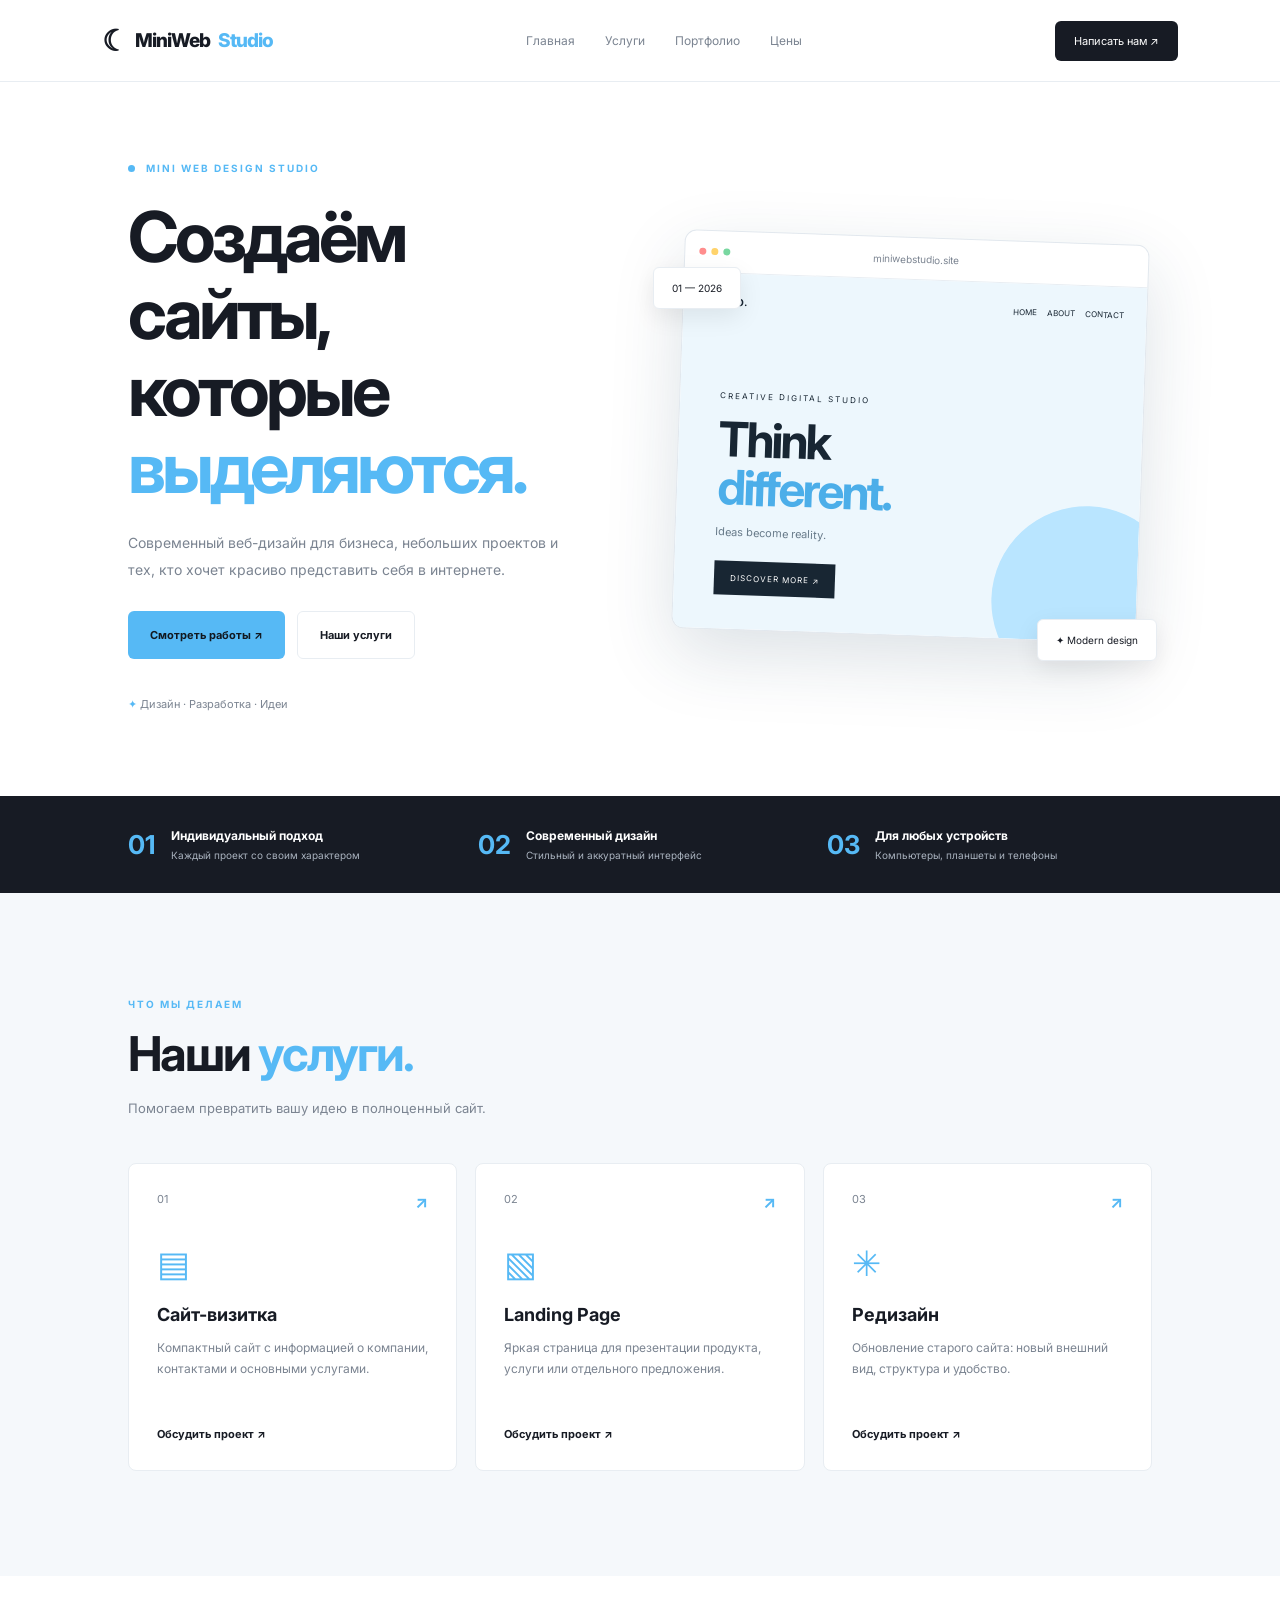
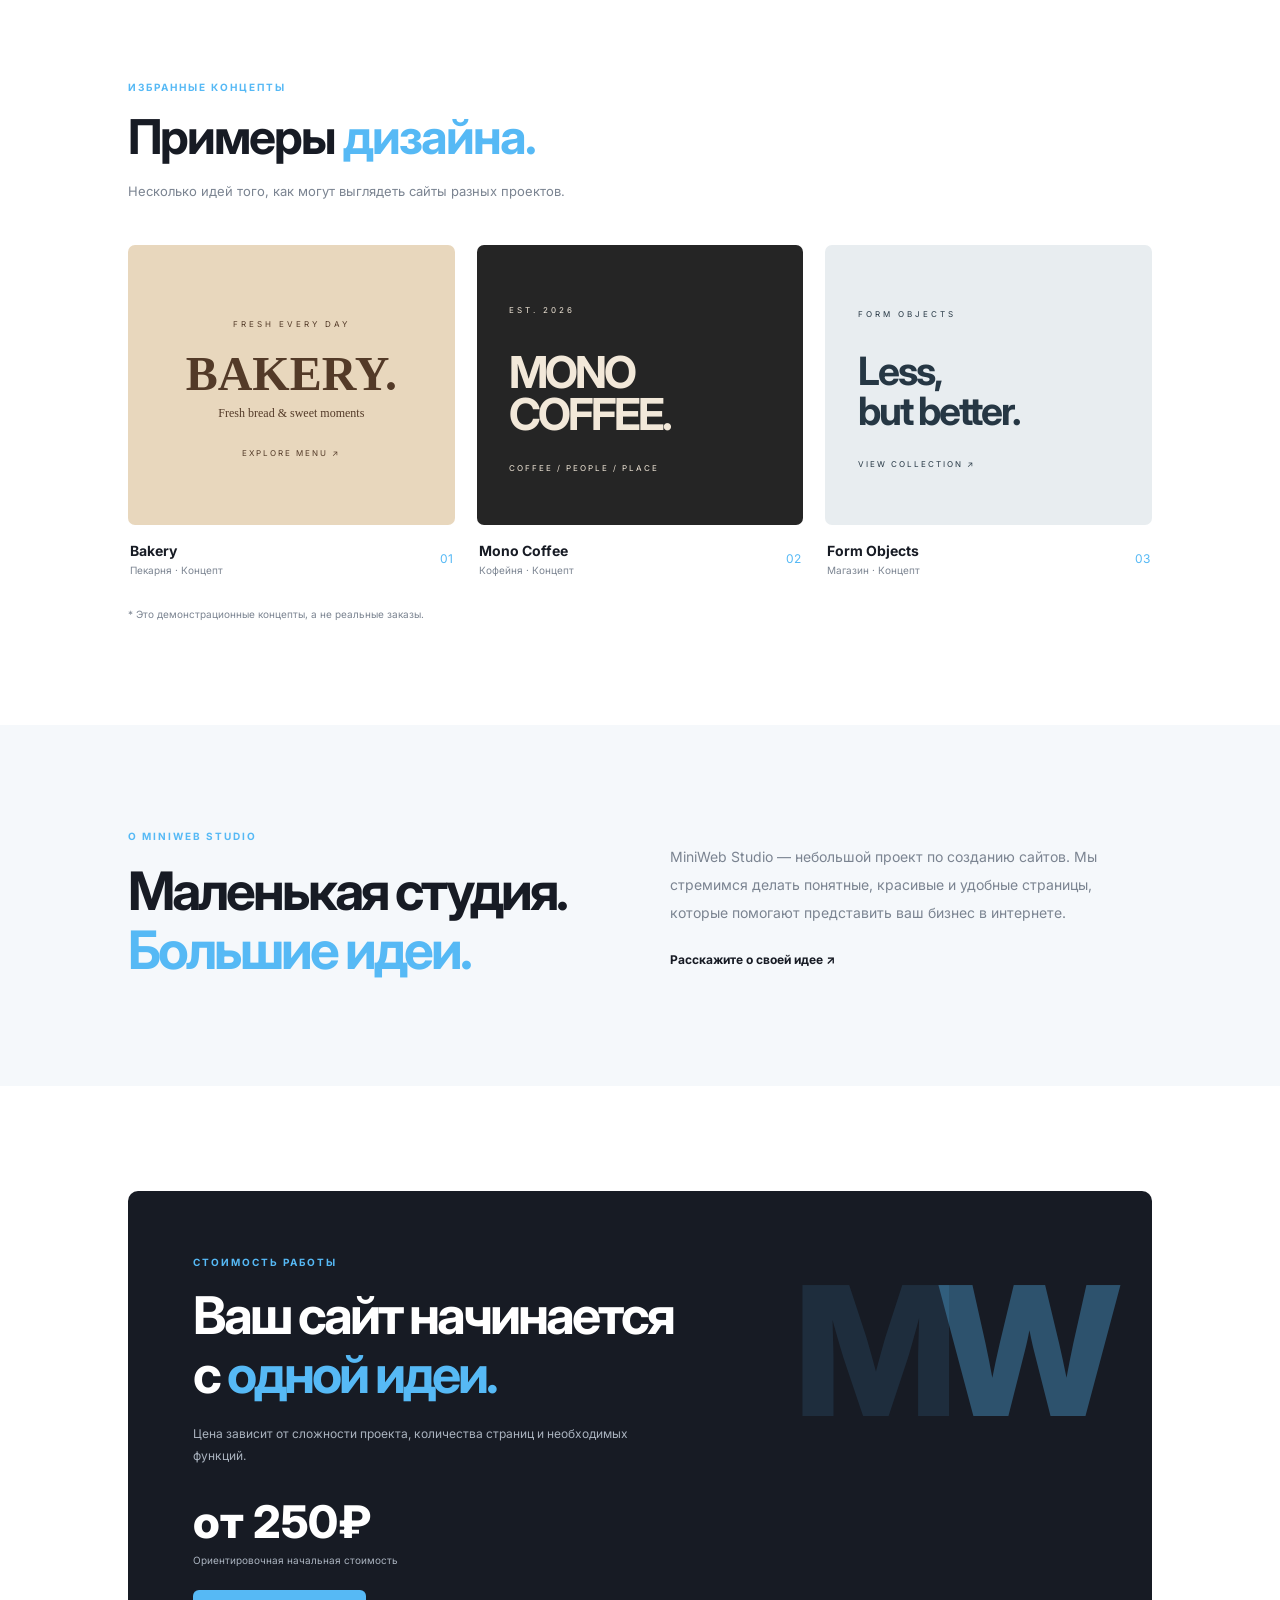
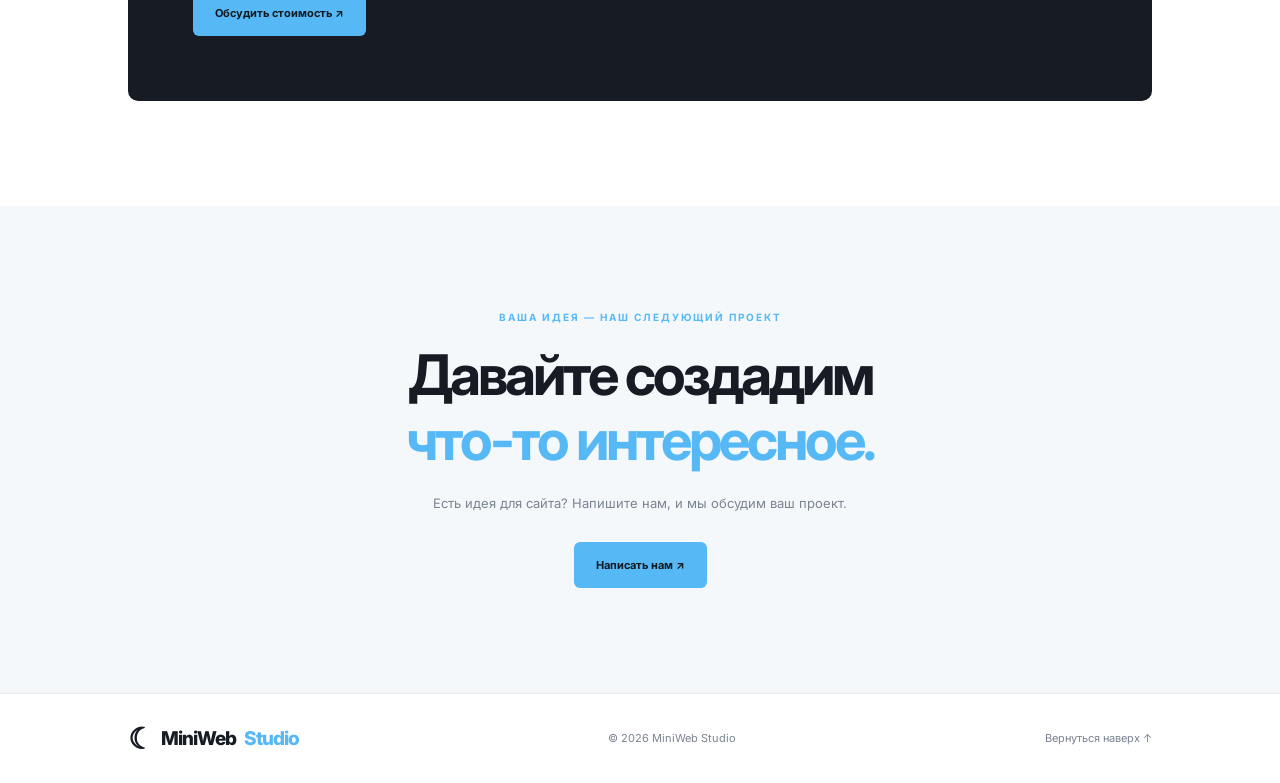
==== webstudio.html @ d37160ee "Add files via upload" ====
<!DOCTYPE html>
<html lang="ru">
<head>
    <meta charset="UTF-8">
    <meta name="viewport" content="width=device-width, initial-scale=1.0">
    <title>MiniWeb Studio — Создание сайтов</title>
    <link rel="stylesheet" href="design.css">
    <script src="base.js" defer></script>
</head>
<body>

<header class="header">
    <a href="webstudio.html" class="logo">
        <span class="moon">☾</span>
        MiniWeb<span>Studio</span>
    </a>

    <button class="menu-toggle" id="menuToggle">☰</button>

    <nav class="nav" id="nav">
        <a href="#home">Главная</a>
        <a href="#services">Услуги</a>
        <a href="#portfolio">Портфолио</a>
        <a href="#prices">Цены</a>
    </nav>

    <a href="contacts.html" class="header-button">Написать нам ↗</a>
</header>

<main>

    <section class="hero section" id="home">
        <div class="hero-text">
            <div class="eyebrow"><span></span> MINI WEB DESIGN STUDIO</div>

            <h1>Создаём сайты,<br>
                которые <span>выделяются.</span>
            </h1>

            <p>
                Современный веб-дизайн для бизнеса, небольших проектов
                и тех, кто хочет красиво представить себя в интернете.
            </p>

            <div class="hero-buttons">
                <a href="#portfolio" class="button blue-button">Смотреть работы ↗</a>
                <a href="#services" class="button white-button">Наши услуги</a>
            </div>

            <div class="hero-note">
                <span>✦</span> Дизайн · Разработка · Идеи
            </div>
        </div>

        <div class="hero-art">
            <div class="blue-orb"></div>

            <div class="browser">
                <div class="browser-bar">
                    <div class="browser-dots"><i></i><i></i><i></i></div>
                    <span>miniwebstudio.site</span>
                </div>

                <div class="browser-content">
                    <div class="demo-nav">
                        <b>STUDIO.</b>
                        <span>HOME　 ABOUT　 CONTACT</span>
                    </div>

                    <div class="demo-main">
                        <small>CREATIVE DIGITAL STUDIO</small>
                        <h2>Think<br><em>different.</em></h2>
                        <p>Ideas become reality.</p>
                        <div class="demo-link">DISCOVER MORE ↗</div>
                    </div>

                    <div class="demo-shape"></div>
                </div>
            </div>

            <div class="art-label label-one">✦ Modern design</div>
            <div class="art-label label-two">01 — 2026</div>
        </div>
    </section>

    <section class="features">
        <div class="feature">
            <b>01</b>
            <div>
                <h3>Индивидуальный подход</h3>
                <p>Каждый проект со своим характером</p>
            </div>
        </div>

        <div class="feature">
            <b>02</b>
            <div>
                <h3>Современный дизайн</h3>
                <p>Стильный и аккуратный интерфейс</p>
            </div>
        </div>

        <div class="feature">
            <b>03</b>
            <div>
                <h3>Для любых устройств</h3>
                <p>Компьютеры, планшеты и телефоны</p>
            </div>
        </div>
    </section>

    <section class="section services reveal" id="services">
        <div class="section-title">
            <div class="eyebrow">ЧТО МЫ ДЕЛАЕМ</div>
            <h2>Наши <span>услуги.</span></h2>
            <p>Помогаем превратить вашу идею в полноценный сайт.</p>
        </div>

        <div class="service-grid">
            <article class="service-card reveal">
                <div class="service-top"><span>01</span><b>↗</b></div>
                <div class="service-icon">▤</div>
                <h3>Сайт-визитка</h3>
                <p>Компактный сайт с информацией о компании, контактами и основными услугами.</p>
                <a href="contacts.html">Обсудить проект ↗</a>
            </article>

            <article class="service-card reveal">
                <div class="service-top"><span>02</span><b>↗</b></div>
                <div class="service-icon">▧</div>
                <h3>Landing Page</h3>
                <p>Яркая страница для презентации продукта, услуги или отдельного предложения.</p>
                <a href="contacts.html">Обсудить проект ↗</a>
            </article>

            <article class="service-card reveal">
                <div class="service-top"><span>03</span><b>↗</b></div>
                <div class="service-icon">✳</div>
                <h3>Редизайн</h3>
                <p>Обновление старого сайта: новый внешний вид, структура и удобство.</p>
                <a href="contacts.html">Обсудить проект ↗</a>
            </article>
        </div>
    </section>

    <section class="section portfolio reveal" id="portfolio">
        <div class="section-title">
            <div class="eyebrow">ИЗБРАННЫЕ КОНЦЕПТЫ</div>
            <h2>Примеры <span>дизайна.</span></h2>
            <p>Несколько идей того, как могут выглядеть сайты разных проектов.</p>
        </div>

        <div class="portfolio-grid">
            <article class="project reveal">
                <div class="project-preview bakery">
                    <div class="bakery-design">
                        <small>FRESH EVERY DAY</small>
                        <h3>BAKERY.</h3>
                        <p>Fresh bread & sweet moments</p>
                        <span>EXPLORE MENU ↗</span>
                    </div>
                </div>
                <div class="project-info">
                    <div><h3>Bakery</h3><p>Пекарня · Концепт</p></div>
                    <span>01</span>
                </div>
            </article>

            <article class="project reveal">
                <div class="project-preview coffee">
                    <div class="coffee-design">
                        <small>EST. 2026</small>
                        <h3>MONO<br>COFFEE.</h3>
                        <p>COFFEE / PEOPLE / PLACE</p>
                    </div>
                </div>
                <div class="project-info">
                    <div><h3>Mono Coffee</h3><p>Кофейня · Концепт</p></div>
                    <span>02</span>
                </div>
            </article>

            <article class="project reveal">
                <div class="project-preview objects">
                    <div class="objects-design">
                        <small>FORM OBJECTS</small>
                        <h3>Less,<br>but better.</h3>
                        <p>VIEW COLLECTION ↗</p>
                    </div>
                </div>
                <div class="project-info">
                    <div><h3>Form Objects</h3><p>Магазин · Концепт</p></div>
                    <span>03</span>
                </div>
            </article>
        </div>

        <div class="portfolio-note">
            * Это демонстрационные концепты, а не реальные заказы.
        </div>
    </section>

    <section class="about section reveal">
        <div class="about-left">
            <div class="eyebrow">О MINIWEB STUDIO</div>
            <h2>Маленькая студия.<br><span>Большие идеи.</span></h2>
        </div>

        <div class="about-right">
            <p>
                MiniWeb Studio — небольшой проект по созданию сайтов.
                Мы стремимся делать понятные, красивые и удобные страницы,
                которые помогают представить ваш бизнес в интернете.
            </p>
            <a href="contacts.html" class="text-link">Расскажите о своей идее ↗</a>
        </div>
    </section>

    <section class="section prices reveal" id="prices">
        <div class="price-box">
            <div class="price-content">
                <div class="eyebrow">СТОИМОСТЬ РАБОТЫ</div>
                <h2>Ваш сайт начинается<br>с <span>одной идеи.</span></h2>
                <p>
                    Цена зависит от сложности проекта, количества страниц
                    и необходимых функций.
                </p>
                <div class="price">от 250₽</div>
                <small>Ориентировочная начальная стоимость</small>
                <a href="contacts.html" class="button blue-button">Обсудить стоимость ↗</a>
            </div>
            <div class="price-symbol">M<span>W</span></div>
        </div>
    </section>

    <section class="contact section reveal">
        <div class="eyebrow">ВАША ИДЕЯ — НАШ СЛЕДУЮЩИЙ ПРОЕКТ</div>
        <h2>Давайте создадим<br><span>что-то интересное.</span></h2>
        <p>Есть идея для сайта? Напишите нам, и мы обсудим ваш проект.</p>
        <a href="contacts.html" class="button blue-button">Написать нам ↗</a>
    </section>

</main>

<footer class="footer">
    <a href="webstudio.html" class="logo">
        <span class="moon">☾</span> MiniWeb<span>Studio</span>
    </a>
    <p>© 2026 MiniWeb Studio</p>
    <a href="#home">Вернуться наверх ↑</a>
</footer>

</body>
</html>
---- design.css ----
@import url('https://fonts.googleapis.com/css2?family=Inter:wght@400;500;600;700;800&display=swap');

:root {
    --black: #171b24;
    --blue: #56b9f5;
    --gray: #7b8491;
    --white: #ffffff;
    --light: #f5f8fb;
    --border: #e8edf2;
    --card: #ffffff;
}

* {
    margin: 0;
    padding: 0;
    box-sizing: border-box;
}

html {
    scroll-behavior: smooth;
    scroll-padding-top: 100px;
}

body {
    font-family: Inter, sans-serif;
    background: var(--white);
    color: var(--black);
    overflow-x: hidden;
    transition: background .3s, color .3s;
}

a {
    text-decoration: none;
    color: inherit;
}

button {
    font: inherit;
}

.blue,
.section-title h2 span,
.about h2 span,
.contact h2 span {
    color: var(--blue);
}

/* HEADER */

.header {
    height: 82px;
    padding: 0 8%;
    display: flex;
    align-items: center;
    justify-content: space-between;
    position: sticky;
    top: 0;
    z-index: 10;
    background: rgba(255,255,255,.94);
    backdrop-filter: blur(14px);
    border-bottom: 1px solid var(--border);
}

.logo {
    display: flex;
    align-items: center;
    gap: 8px;
    font-size: 19px;
    font-weight: 800;
    letter-spacing: -1px;
}

.logo > span:last-child {
    color: var(--blue);
}

.moon {
    font-size: 29px;
    color: var(--black);
    transition: transform .5s;
}

.logo:hover .moon {
    transform: rotate(-35deg);
}

.nav {
    display: flex;
    align-items: center;
    gap: 30px;
}

.nav a {
    color: var(--gray);
    font-size: 12px;
    transition: color .25s;
}

.nav a:hover {
    color: var(--blue);
}

.header-button {
    background: var(--black);
    color: white;
    padding: 13px 19px;
    border-radius: 6px;
    font-size: 11px;
    transition: .3s;
}

.header-button:hover {
    background: var(--blue);
    color: var(--black);
    transform: translateY(-3px);
}

.menu-toggle {
    display: none;
    border: 0;
    background: none;
    color: var(--black);
    font-size: 25px;
    cursor: pointer;
}

/* GENERAL */

.section {
    padding: 105px 10%;
}

.eyebrow {
    font-size: 10px;
    font-weight: 700;
    letter-spacing: 2px;
    color: var(--blue);
}

.eyebrow > span {
    display: inline-block;
    width: 7px;
    height: 7px;
    background: var(--blue);
    border-radius: 50%;
    margin-right: 7px;
}

.button {
    display: inline-flex;
    align-items: center;
    justify-content: center;
    padding: 16px 22px;
    border-radius: 6px;
    font-size: 11px;
    font-weight: 700;
    transition: transform .3s, background .3s, box-shadow .3s;
}

.button:hover {
    transform: translateY(-4px);
    box-shadow: 0 10px 25px rgba(40,100,150,.12);
}

.blue-button {
    background: var(--blue);
    color: #111820;
}

.blue-button:hover {
    background: #82d0ff;
}

.white-button {
    border: 1px solid var(--border);
    color: var(--black);
}

.white-button:hover {
    background: var(--light);
}

.section-title {
    margin-bottom: 42px;
}

.section-title h2 {
    font-size: clamp(34px, 5vw, 48px);
    letter-spacing: -2px;
    margin: 14px 0;
}

.section-title p {
    font-size: 13px;
    color: var(--gray);
    line-height: 1.8;
}

/* HERO */

.hero {
    min-height: 620px;
    display: grid;
    grid-template-columns: 1fr 1fr;
    align-items: center;
    gap: 55px;
    padding-top: 80px;
    padding-bottom: 85px;
}

.hero-text h1 {
    font-size: clamp(43px, 5.5vw, 70px);
    line-height: 1.1;
    letter-spacing: -4px;
    margin: 24px 0;
}

.hero-text h1 span {
    color: var(--blue);
}

.hero-text > p {
    color: var(--gray);
    font-size: 14px;
    line-height: 1.9;
    max-width: 440px;
}

.hero-buttons {
    display: flex;
    flex-wrap: wrap;
    gap: 12px;
    margin-top: 28px;
}

.hero-note {
    margin-top: 38px;
    color: var(--gray);
    font-size: 11px;
}

.hero-note span {
    color: var(--blue);
}

/* HERO ART */

.hero-art {
    position: relative;
    padding: 25px 10px;
}

.blue-orb {
    position: absolute;
    width: 330px;
    height: 330px;
    border-radius: 50%;
    background: #dff3ff;
    right: 4%;
    top: 10%;
    filter: blur(1px);
    animation: orbFloat 7s ease-in-out infinite;
}

.browser {
    position: relative;
    z-index: 1;
    background: white;
    border: 1px solid #e2e8ee;
    border-radius: 12px;
    overflow: hidden;
    box-shadow: 0 25px 70px rgba(30,60,90,.15);
    transform: rotate(2deg);
    transition: transform .5s, box-shadow .5s;
}

.browser:hover {
    transform: rotate(0) translateY(-8px);
    box-shadow: 0 35px 80px rgba(30,60,90,.2);
}

.browser-bar {
    height: 42px;
    display: flex;
    align-items: center;
    justify-content: center;
    position: relative;
    color: #7b8491;
    font-size: 10px;
    border-bottom: 1px solid #e8edf2;
}

.browser-dots {
    position: absolute;
    left: 14px;
    display: flex;
    gap: 5px;
}

.browser-dots i {
    width: 7px;
    height: 7px;
    border-radius: 50%;
    background: #ddd;
}

.browser-dots i:first-child { background: #ff8d8d; }
.browser-dots i:nth-child(2) { background: #ffd36b; }
.browser-dots i:last-child { background: #78d7a0; }

.browser-content {
    min-height: 355px;
    padding: 22px;
    position: relative;
    overflow: hidden;
    background: #edf7fd;
    color: #182633;
}

.demo-nav {
    display: flex;
    justify-content: space-between;
    align-items: center;
    font-size: 10px;
}

.demo-nav span {
    font-size: 8px;
}

.demo-main {
    position: relative;
    z-index: 2;
    margin: 75px 0 0 18px;
}

.demo-main small {
    font-size: 8px;
    letter-spacing: 2px;
}

.demo-main h2 {
    font-size: 48px;
    line-height: 1;
    letter-spacing: -3px;
    margin: 13px 0;
}

.demo-main em {
    color: #4caee9;
    font-style: normal;
}

.demo-main p {
    color: #687b8a;
    font-size: 11px;
}

.demo-link {
    display: inline-block;
    margin-top: 22px;
    background: #182633;
    color: white;
    padding: 12px 16px;
    font-size: 8px;
    letter-spacing: 1px;
}

.demo-shape {
    width: 190px;
    height: 190px;
    background: #b9e5ff;
    border-radius: 50%;
    position: absolute;
    right: -45px;
    bottom: -55px;
}

.art-label {
    position: absolute;
    z-index: 2;
    background: white;
    padding: 14px 18px;
    border: 1px solid #e8edf2;
    border-radius: 6px;
    box-shadow: 0 8px 25px rgba(0,0,0,.08);
    font-size: 10px;
    color: #171b24;
}

.label-one {
    right: -5px;
    bottom: 0;
    animation: float 4s ease-in-out infinite;
}

.label-two {
    left: -15px;
    top: 55px;
}

/* FEATURES */

.features {
    padding: 32px 10%;
    background: var(--black);
    color: white;
    display: grid;
    grid-template-columns: repeat(3, 1fr);
    gap: 25px;
}

.feature {
    display: flex;
    align-items: center;
    gap: 15px;
}

.feature > b {
    font-size: 26px;
    color: var(--blue);
}

.feature h3 {
    font-size: 12px;
    margin-bottom: 6px;
}

.feature p {
    color: #aab3bf;
    font-size: 10px;
}

/* SERVICES */

.services {
    background: var(--light);
}

.service-grid {
    display: grid;
    grid-template-columns: repeat(3, 1fr);
    gap: 18px;
}

.service-card {
    background: var(--card);
    border: 1px solid var(--border);
    border-radius: 8px;
    padding: 28px;
    transition: transform .35s, box-shadow .35s, border-color .35s;
}

.service-card:hover {
    transform: translateY(-9px);
    box-shadow: 0 18px 40px rgba(30,50,70,.1);
    border-color: #c4e7fb;
}

.service-top {
    display: flex;
    justify-content: space-between;
    color: var(--gray);
    font-size: 11px;
}

.service-top b {
    color: var(--blue);
    font-size: 17px;
}

.service-icon {
    color: var(--blue);
    font-size: 35px;
    margin: 30px 0 20px;
    transition: transform .35s;
}

.service-card:hover .service-icon {
    transform: scale(1.12) rotate(-5deg);
}

.service-card h3 {
    font-size: 18px;
    margin-bottom: 12px;
}

.service-card p {
    color: var(--gray);
    font-size: 12px;
    line-height: 1.8;
    min-height: 66px;
}

.service-card a {
    display: inline-block;
    margin-top: 24px;
    font-size: 11px;
    font-weight: 700;
}

.service-card a:hover {
    color: var(--blue);
}

/* PORTFOLIO */

.portfolio-grid {
    display: grid;
    grid-template-columns: repeat(3, 1fr);
    gap: 22px;
}

.project {
    min-width: 0;
}

.project-preview {
    height: 280px;
    display: flex;
    justify-content: center;
    align-items: center;
    border-radius: 7px;
    overflow: hidden;
    transition: transform .4s, box-shadow .4s;
}

.project:hover .project-preview {
    transform: translateY(-7px);
    box-shadow: 0 18px 35px rgba(30,50,70,.12);
}

.bakery {
    background: #e8d7bd;
    color: #533a28;
}

.coffee {
    background: #252525;
    color: #f2e8d9;
}

.objects {
    background: #e8edf0;
    color: #263744;
}

.bakery-design,
.coffee-design,
.objects-design {
    width: 80%;
}

.bakery-design {
    text-align: center;
}

.bakery-design small,
.coffee-design small,
.objects-design small {
    font-size: 8px;
    letter-spacing: 3px;
}

.bakery-design h3 {
    font-family: Georgia, serif;
    font-size: 48px;
    margin: 15px 0 5px;
}

.bakery-design p {
    font-family: Georgia, serif;
    font-size: 12px;
}

.bakery-design span,
.coffee-design p,
.objects-design p {
    display: block;
    margin-top: 27px;
    font-size: 8px;
    letter-spacing: 2px;
}

.coffee-design h3 {
    font-size: 44px;
    line-height: .95;
    letter-spacing: -3px;
    margin-top: 35px;
}

.objects-design h3 {
    font-size: 39px;
    line-height: 1.05;
    letter-spacing: -2px;
    margin-top: 30px;
}

.project-info {
    padding: 17px 2px;
    display: flex;
    align-items: center;
    justify-content: space-between;
}

.project-info h3 {
    font-size: 14px;
    margin-bottom: 5px;
}

.project-info p {
    font-size: 10px;
    color: var(--gray);
}

.project-info > span {
    color: var(--blue);
    font-size: 12px;
}

.portfolio-note {
    margin-top: 15px;
    color: var(--gray);
    font-size: 10px;
}

/* ABOUT */

.about {
    background: var(--light);
    display: grid;
    grid-template-columns: 1fr 1fr;
    gap: 60px;
    align-items: center;
}

.about h2 {
    font-size: clamp(35px, 5vw, 53px);
    line-height: 1.12;
    letter-spacing: -3px;
    margin-top: 20px;
}

.about-right p {
    font-size: 14px;
    line-height: 2;
    color: var(--gray);
}

.text-link {
    display: inline-block;
    margin-top: 25px;
    font-size: 12px;
    font-weight: 700;
}

.text-link:hover {
    color: var(--blue);
}

/* PRICES */

.price-box {
    position: relative;
    background: var(--black);
    color: white;
    border-radius: 10px;
    padding: 65px;
    overflow: hidden;
}

.price-content {
    position: relative;
    z-index: 2;
}

.price-content h2 {
    font-size: clamp(34px, 5vw, 52px);
    line-height: 1.15;
    letter-spacing: -3px;
    margin: 18px 0;
}

.price-content h2 span {
    color: var(--blue);
}

.price-content > p {
    max-width: 440px;
    color: #aab3bf;
    font-size: 12px;
    line-height: 1.8;
}

.price {
    font-size: 45px;
    font-weight: 800;
    margin-top: 28px;
}

.price-content > small {
    display: block;
    color: #aab3bf;
    font-size: 10px;
    margin: 5px 0 24px;
}

.price-symbol {
    position: absolute;
    right: 5%;
    top: 10%;
    font-size: 180px;
    font-weight: 800;
    letter-spacing: -20px;
    color: rgba(86,185,245,.12);
}

.price-symbol span {
    color: rgba(86,185,245,.35);
}

/* CONTACT */

.contact {
    text-align: center;
    background: var(--light);
}

.contact h2 {
    font-size: clamp(36px, 5vw, 56px);
    line-height: 1.15;
    letter-spacing: -3px;
    margin: 20px 0;
}

.contact > p {
    max-width: 450px;
    margin: 0 auto 26px;
    color: var(--gray);
    font-size: 13px;
    line-height: 1.8;
}

/* CONTACTS PAGE */

.contacts-page {
    min-height: 720px;
    background:
        radial-gradient(circle at 85% 15%, rgba(86,185,245,.13), transparent 30%),
        var(--white);
}

.contacts-heading {
    text-align: center;
    max-width: 650px;
    margin: 25px auto 65px;
}

.contacts-heading h1 {
    font-size: clamp(43px, 7vw, 72px);
    line-height: 1.08;
    letter-spacing: -4px;
    margin: 24px 0;
}

.contacts-heading h1 span {
    color: var(--blue);
}

.contacts-heading p {
    max-width: 440px;
    margin: auto;
    color: var(--gray);
    font-size: 14px;
    line-height: 1.9;
}

.contact-cards {
    max-width: 850px;
    margin: auto;
    display: grid;
    grid-template-columns: repeat(2, 1fr);
    gap: 22px;
}

.contact-card {
    min-height: 270px;
    padding: 35px;
    background: var(--white);
    border: 1px solid var(--border);
    border-radius: 12px;
    box-shadow: 0 12px 40px rgba(30,60,90,.04);
    transition: transform .4s, box-shadow .4s, border-color .4s;
}

.contact-card:hover {
    transform: translateY(-9px);
    border-color: #b9e5ff;
    box-shadow: 0 25px 55px rgba(30,80,120,.1);
}

.contact-card-icon {
    width: 53px;
    height: 53px;
    display: grid;
    place-items: center;
    border-radius: 12px;
    background: #eaf7ff;
    color: #329edb;
    font-size: 28px;
    margin-bottom: 30px;
    transition: transform .4s;
}

.contact-card:hover .contact-card-icon {
    transform: rotate(-8deg) scale(1.08);
}

.contact-card-label {
    color: var(--blue);
    font-size: 9px;
    font-weight: 700;
    letter-spacing: 2px;
    margin-bottom: 12px;
}

.contact-card h2 {
    font-size: 22px;
    letter-spacing: -.7px;
    margin-bottom: 10px;
}

.contact-card p {
    color: var(--gray);
    font-size: 12px;
    overflow-wrap: anywhere;
}

.contact-card-link {
    display: inline-block;
    margin-top: 27px;
    font-size: 11px;
    font-weight: 700;
    transition: color .25s;
}

.contact-card:hover .contact-card-link {
    color: #329edb;
}

.contacts-back {
    text-align: center;
    margin-top: 45px;
}

/* FOOTER */

.footer {
    min-height: 90px;
    padding: 25px 10%;
    display: flex;
    align-items: center;
    justify-content: space-between;
    gap: 15px;
    border-top: 1px solid var(--border);
}

.footer p,
.footer > a:last-child {
    color: var(--gray);
    font-size: 11px;
}

/* ANIMATIONS */

@keyframes float {
    0%, 100% {
        transform: translateY(0);
    }
    50% {
        transform: translateY(-10px);
    }
}

@keyframes orbFloat {
    0%, 100% {
        transform: translateY(0) scale(1);
    }
    50% {
        transform: translateY(-16px) scale(1.04);
    }
}

@keyframes appear {
    from {
        opacity: 0;
        transform: translateY(22px);
    }
    to {
        opacity: 1;
        transform: translateY(0);
    }
}

@keyframes pageEnter {
    from {
        opacity: 0;
        transform: translateY(12px);
    }
    to {
        opacity: 1;
        transform: translateY(0);
    }
}

@keyframes pageLeave {
    to {
        opacity: 0;
        transform: translateY(-8px);
    }
}

.hero-text {
    animation: appear .8s ease both;
}

.hero-art {
    animation: appear .9s .15s ease both;
}

/* SCROLL REVEAL */

.js-ready .reveal {
    opacity: 0;
    transform: translateY(35px);
    transition: opacity .8s ease, transform .8s cubic-bezier(.2,.7,.2,1);
}

.js-ready .reveal.visible {
    opacity: 1;
    transform: translateY(0);
}

.service-card:nth-child(2),
.project:nth-child(2),
.contact-card:nth-child(2) {
    transition-delay: .12s;
}

.service-card:nth-child(3),
.project:nth-child(3) {
    transition-delay: .22s;
}

/* PAGE TRANSITIONS */

.page-enter main {
    animation: pageEnter .65s ease both;
}

.page-leaving main {
    animation: pageLeave .25s ease both;
}

/* MOBILE */

@media (max-width: 850px) {
    .header {
        padding: 0 5%;
    }

    .section {
        padding: 80px 6%;
    }

    .hero {
        gap: 30px;
    }

    .hero-text h1 {
        font-size: 52px;
    }

    .features {
        padding: 30px 6%;
    }

    .service-card {
        padding: 20px;
    }

    .project-preview {
        height: 220px;
    }
}

@media (max-width: 650px) {
    .header {
        height: 70px;
    }

    .logo {
        font-size: 16px;
    }

    .menu-toggle {
        display: block;
    }

    .header-button {
        display: none;
    }

    .nav {
        position: absolute;
        top: 69px;
        left: 0;
        width: 100%;
        display: none;
        flex-direction: column;
        align-items: stretch;
        gap: 0;
        padding: 10px 6%;
        background: var(--white);
        border-bottom: 1px solid var(--border);
    }

    .nav.open {
        display: flex;
    }

    .nav a {
        padding: 13px 0;
    }

    .hero {
        grid-template-columns: 1fr;
        padding-top: 65px;
        gap: 45px;
    }

    .hero-text h1 {
        font-size: clamp(43px, 11vw, 60px);
        letter-spacing: -3px;
    }

    .hero-art {
        margin: 0 5px;
    }

    .browser-content {
        min-height: 300px;
    }

    .demo-main {
        margin-top: 55px;
    }

    .demo-main h2 {
        font-size: 40px;
    }

    .features {
        grid-template-columns: 1fr;
        gap: 22px;
    }

    .service-grid,
    .portfolio-grid {
        grid-template-columns: 1fr;
    }

    .service-card p {
        min-height: auto;
    }

    .project-preview {
        height: 270px;
    }

    .about {
        grid-template-columns: 1fr;
        gap: 25px;
    }

    .price-box {
        padding: 35px 25px;
    }

    .price-symbol {
        font-size: 110px;
        right: 0;
        top: 15%;
    }

    .contact-cards {
        grid-template-columns: 1fr;
    }

    .contacts-heading {
        margin-bottom: 45px;
    }

    .contacts-heading h1 {
        letter-spacing: -2px;
    }

    .contact-card {
        min-height: 245px;
        padding: 28px;
    }

    .footer {
        flex-direction: column;
        text-align: center;
    }
}

@media (prefers-reduced-motion: reduce) {
    *,
    *::before,
    *::after {
        animation-duration: .01ms !important;
        scroll-behavior: auto !important;
        transition-duration: .01ms !important;
    }
}
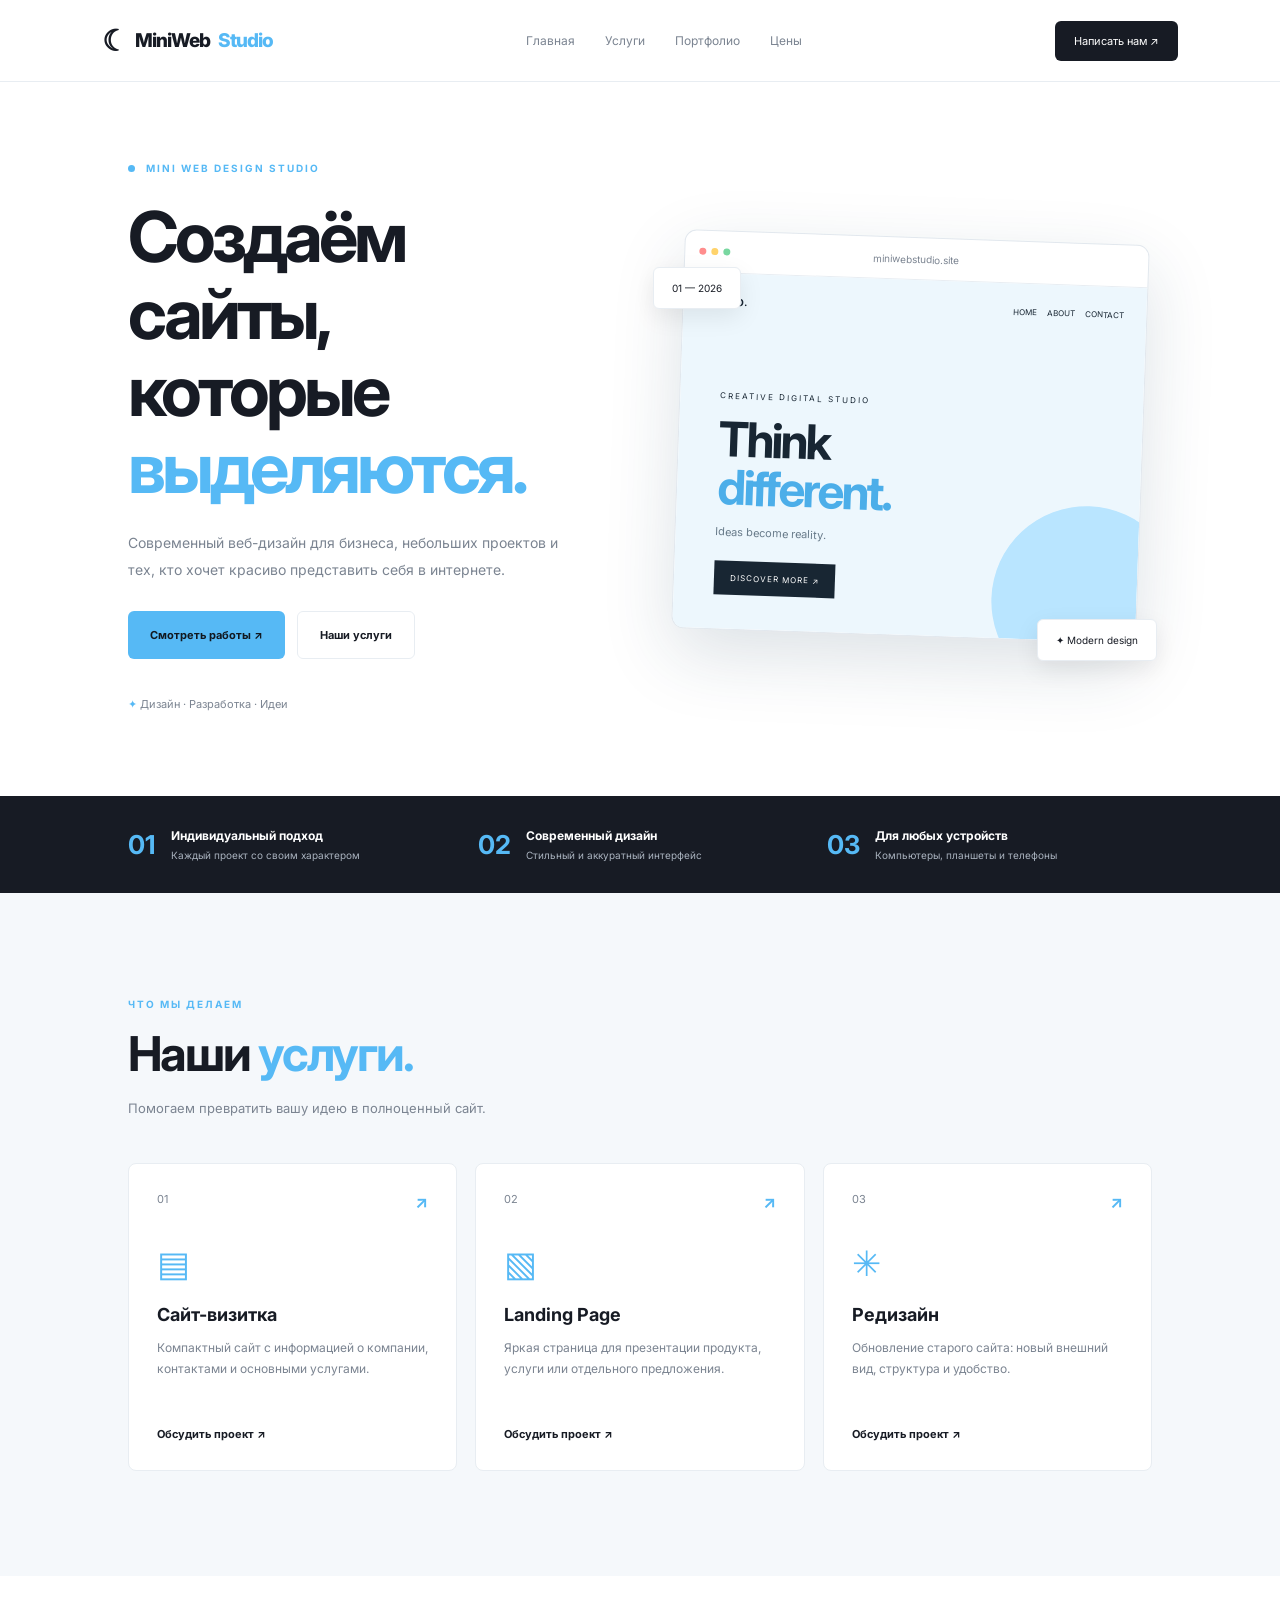
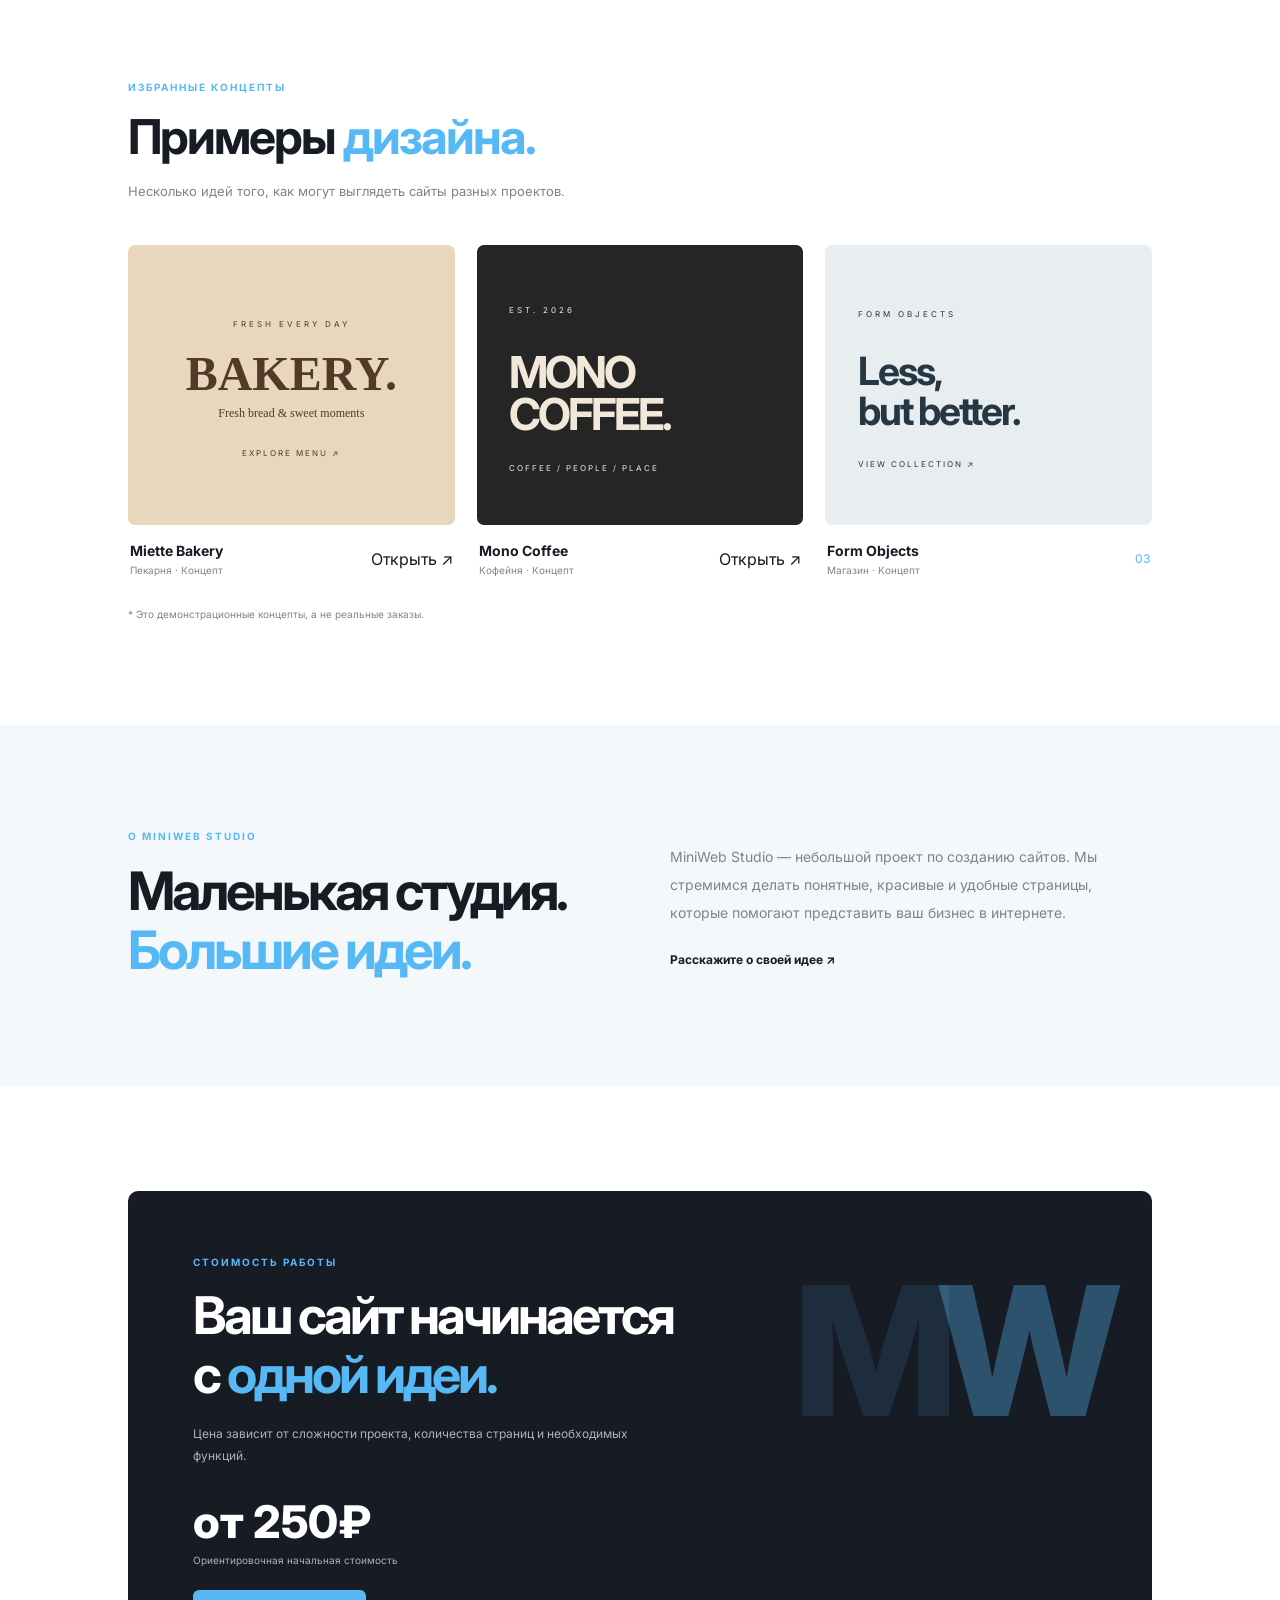
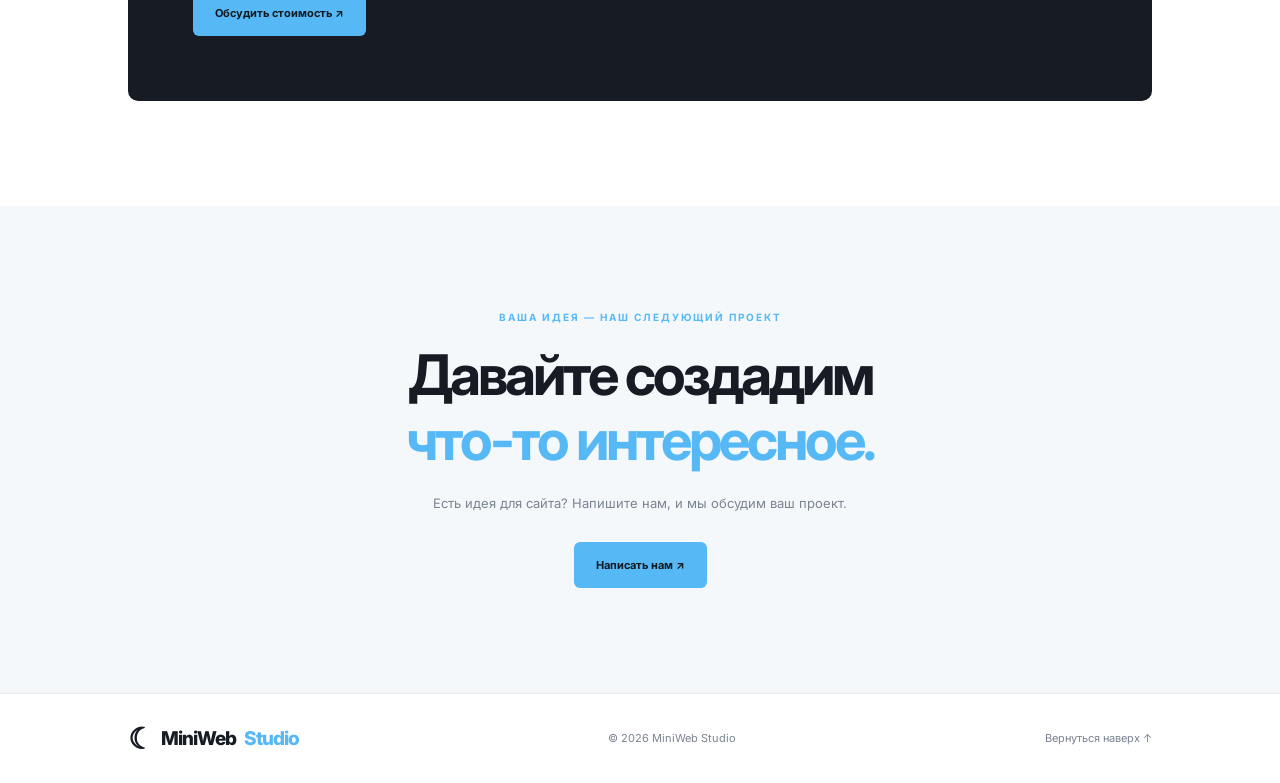
==== commit 0afaf593: "Add live bakery and coffee concepts to portfolio" ====
--- a/webstudio.html
+++ b/webstudio.html
@@ -161,8 +161,8 @@
                     </div>
                 </div>
                 <div class="project-info">
-                    <div><h3>Bakery</h3><p>Пекарня · Концепт</p></div>
-                    <span>01</span>
+                    <div><h3>Miette Bakery</h3><p>Пекарня · Концепт</p></div>
+                    <a href="bakery/" aria-label="Открыть концепт Miette Bakery">Открыть ↗</a>
                 </div>
             </article>
 
@@ -176,7 +176,7 @@
                 </div>
                 <div class="project-info">
                     <div><h3>Mono Coffee</h3><p>Кофейня · Концепт</p></div>
-                    <span>02</span>
+                    <a href="coffee/" aria-label="Открыть концепт Mono Coffee">Открыть ↗</a>
                 </div>
             </article>
 
